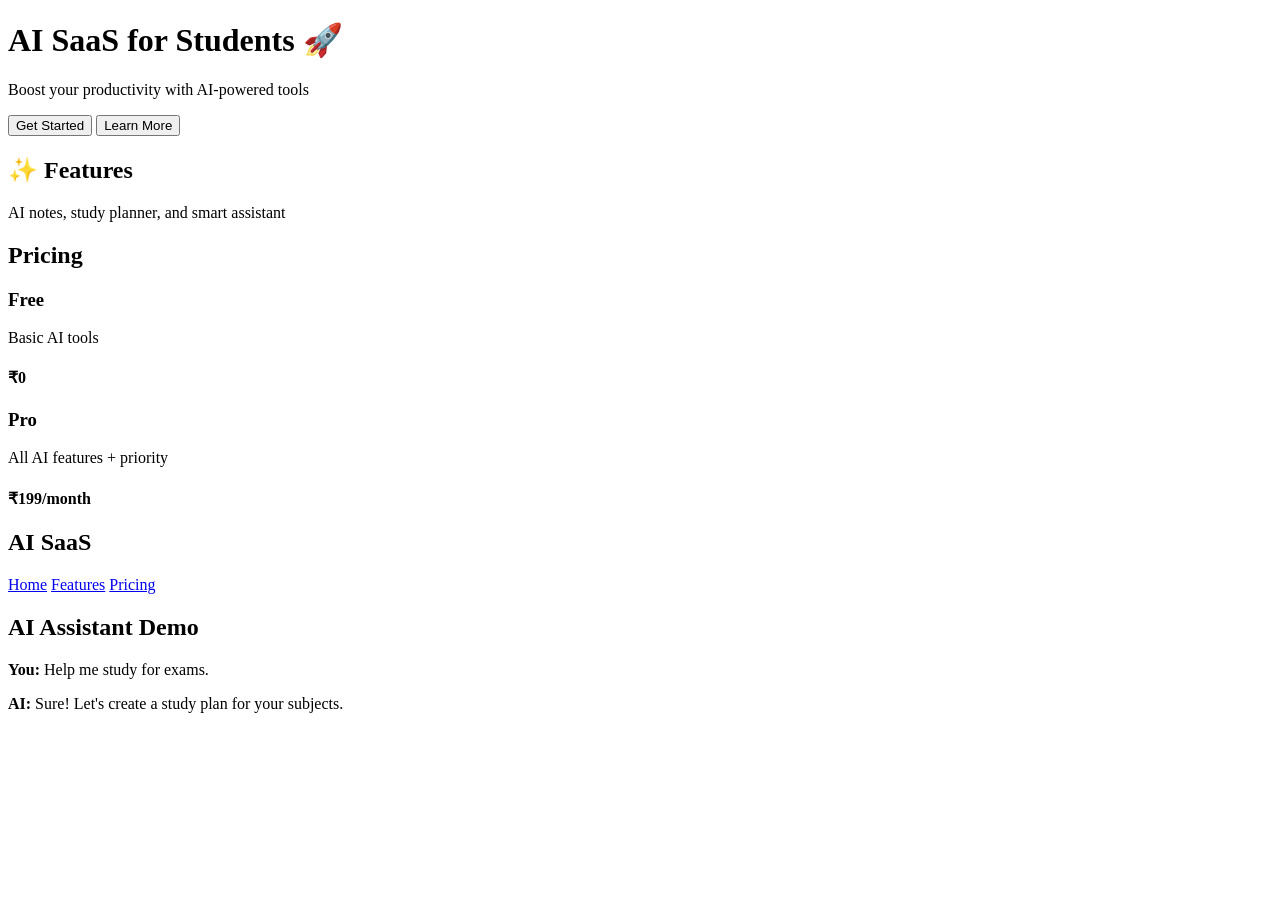
==== index.html @ a17cf426 "Rename Index.html to index.html" ====
<!DOCTYPE html>
<html>
<head>
  <title>My AI SaaS</title>
  <link rel="stylesheet" href="style.css">
</head>
<body>

  <div class="container">
    <h1>AI SaaS for Students 🚀</h1>
    <p>Boost your productivity with AI-powered tools</p>

    <button>Get Started</button>
    <button>Learn More</button>

    <div class="card">
      <h2>✨ Features</h2>
      <p>AI notes, study planner, and smart assistant</p>
    </div>
<div class="pricing">
  <h2>Pricing</h2>

  <div class="plan">
    <h3>Free</h3>
    <p>Basic AI tools</p>
    <h4>₹0</h4>
  </div>

  <div class="plan">
    <h3>Pro</h3>
    <p>All AI features + priority</p>
    <h4>₹199/month</h4>
  </div>
<div class="navbar">
  <h2>AI SaaS</h2>
  <div class="nav-links">
    <a href="#">Home</a>
    <a href="#">Features</a>
    <a href="#">Pricing</a>
  </div>
<div class="chat-demo">
  <h2>AI Assistant Demo</h2>

  <div class="chat-box">
    <p><strong>You:</strong> Help me study for exams.</p>
    <p><strong>AI:</strong> Sure! Let's create a study plan for your subjects.</p>
  </div>
</div>
  </div>

</body>
</html>
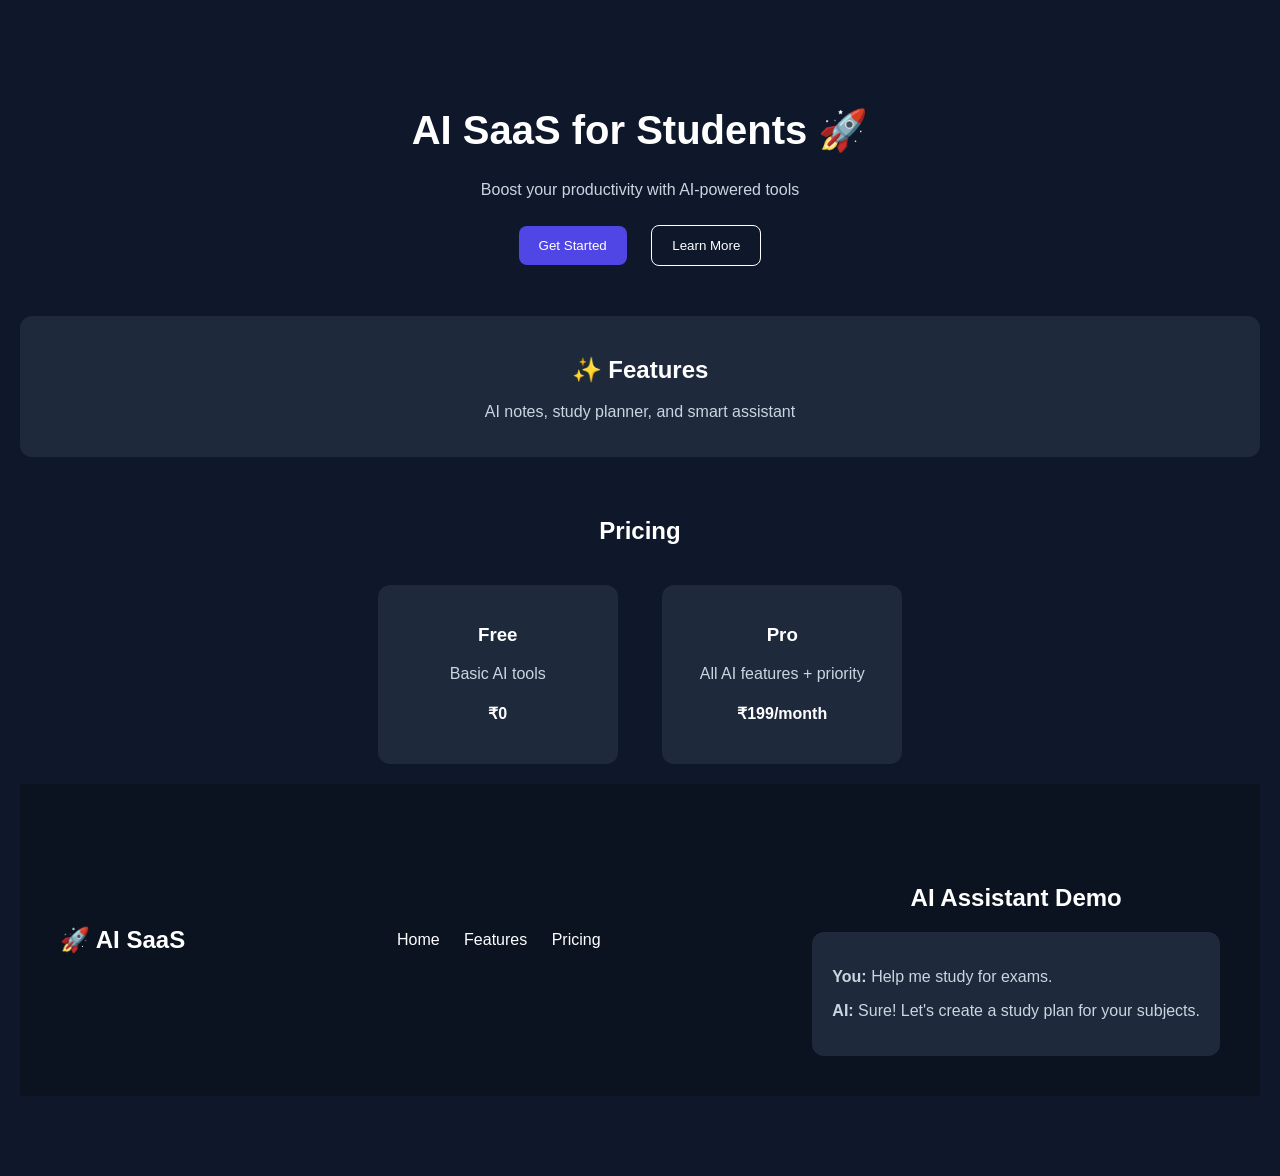
==== commit 7642c8c2: "Add rocket emoji to the navbar title" ====
--- a/index.html
+++ b/index.html
@@ -32,7 +32,7 @@
     <h4>₹199/month</h4>
   </div>
 <div class="navbar">
-  <h2>AI SaaS</h2>
+  <h2>🚀 AI SaaS</h2>
   <div class="nav-links">
     <a href="#">Home</a>
     <a href="#">Features</a>
--- a/style.css
+++ b/style.css
@@ -0,0 +1,91 @@
+body {
+  margin: 0;
+  font-family: Arial, sans-serif;
+  background: #0f172a;
+  color: white;
+  text-align: center;
+}
+
+.container {
+  padding: 80px 20px;
+}
+
+h1 {
+  font-size: 40px;
+}
+
+p {
+  color: #cbd5e1;
+}
+
+button {
+  margin: 10px;
+  padding: 12px 20px;
+  border: none;
+  border-radius: 8px;
+  cursor: pointer;
+}
+
+button:first-of-type {
+  background: #4f46e5;
+  color: white;
+}
+
+button:last-of-type {
+  background: transparent;
+  color: white;
+  border: 1px solid white;
+}
+
+.card {
+  margin-top: 40px;
+  padding: 20px;
+  background: #1e293b;
+  border-radius: 12px;
+}
+.pricing {
+  margin-top: 60px;
+}
+
+.plan {
+  display: inline-block;
+  margin: 20px;
+  padding: 20px;
+  background: #1e293b;
+  border-radius: 12px;
+  width: 200px;
+}
+.navbar {
+  display: flex;
+  justify-content: space-between;
+  align-items: center;
+  padding: 20px 40px;
+  background: #0b1220;
+  position: sticky;
+  top: 0;
+}
+
+.nav-links a {
+  color: white;
+  margin: 0 10px;
+  text-decoration: none;
+}
+
+.nav-links a:hover {
+  color: #4f46e5;
+}
+.chat-demo {
+  margin-top: 60px;
+}
+
+.chat-box {
+  max-width: 600px;
+  margin: 20px auto;
+  padding: 20px;
+  background: #1e293b;
+  border-radius: 12px;
+  text-align: left;
+}
+button:hover {
+  opacity: 0.8;
+}
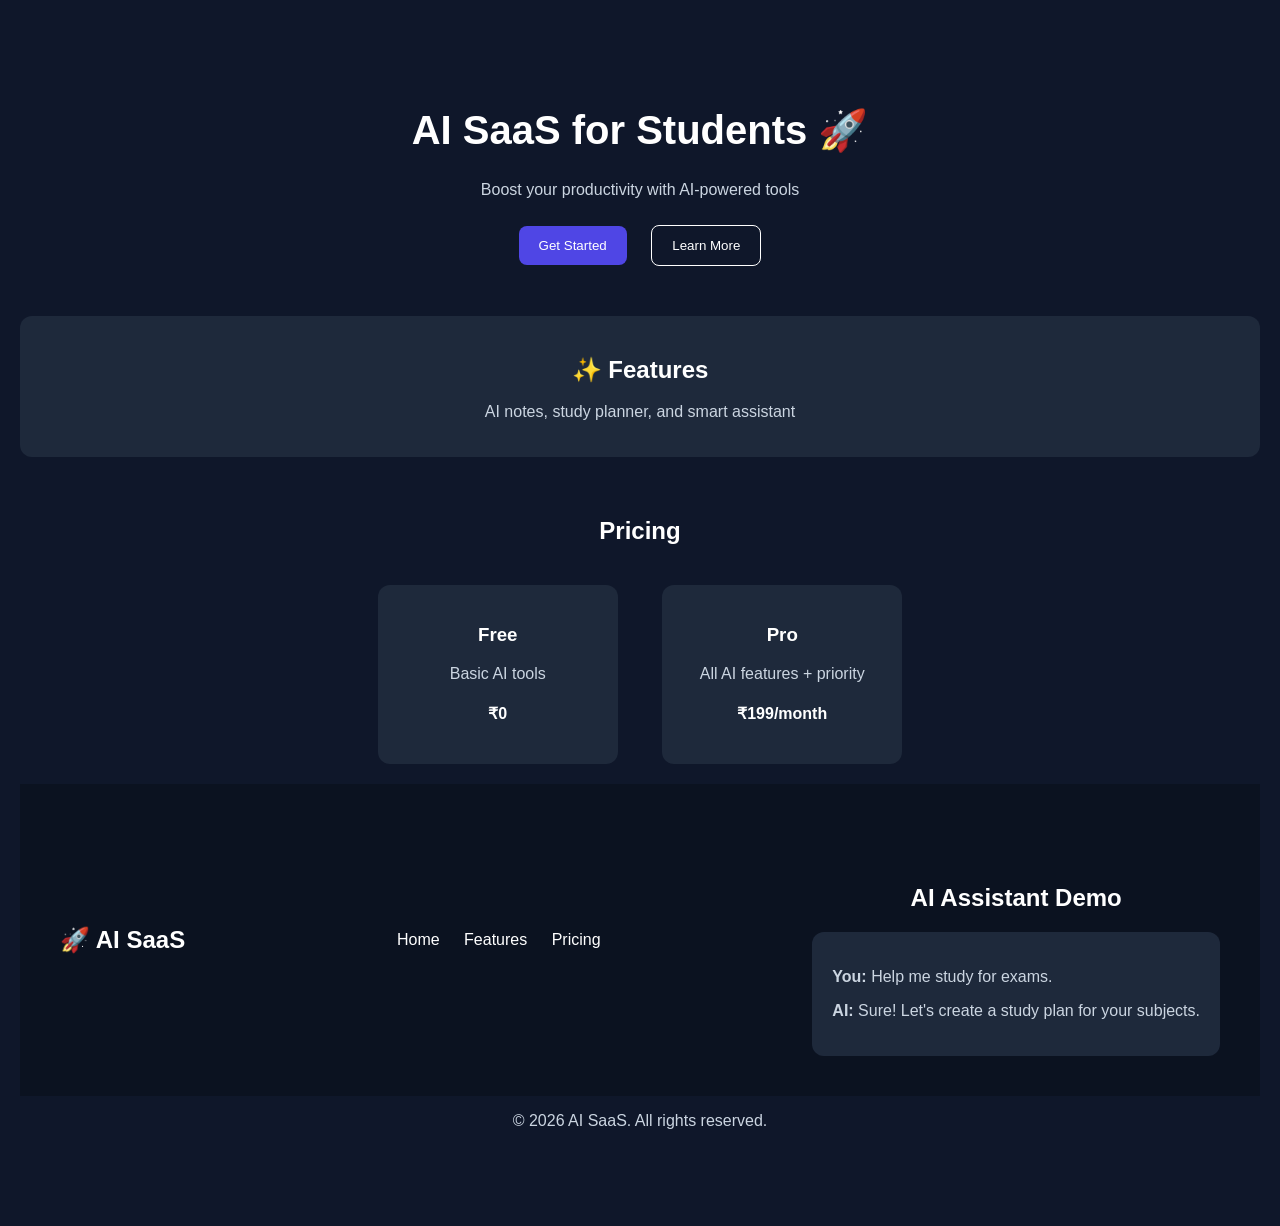
==== commit ed839aff: "Add footer with copyright notice to index.html" ====
--- a/index.html
+++ b/index.html
@@ -47,6 +47,8 @@
   </div>
 </div>
   </div>
-
+<footer>
+  <p>© 2026 AI SaaS. All rights reserved.</p>
+</footer>
 </body>
 </html>
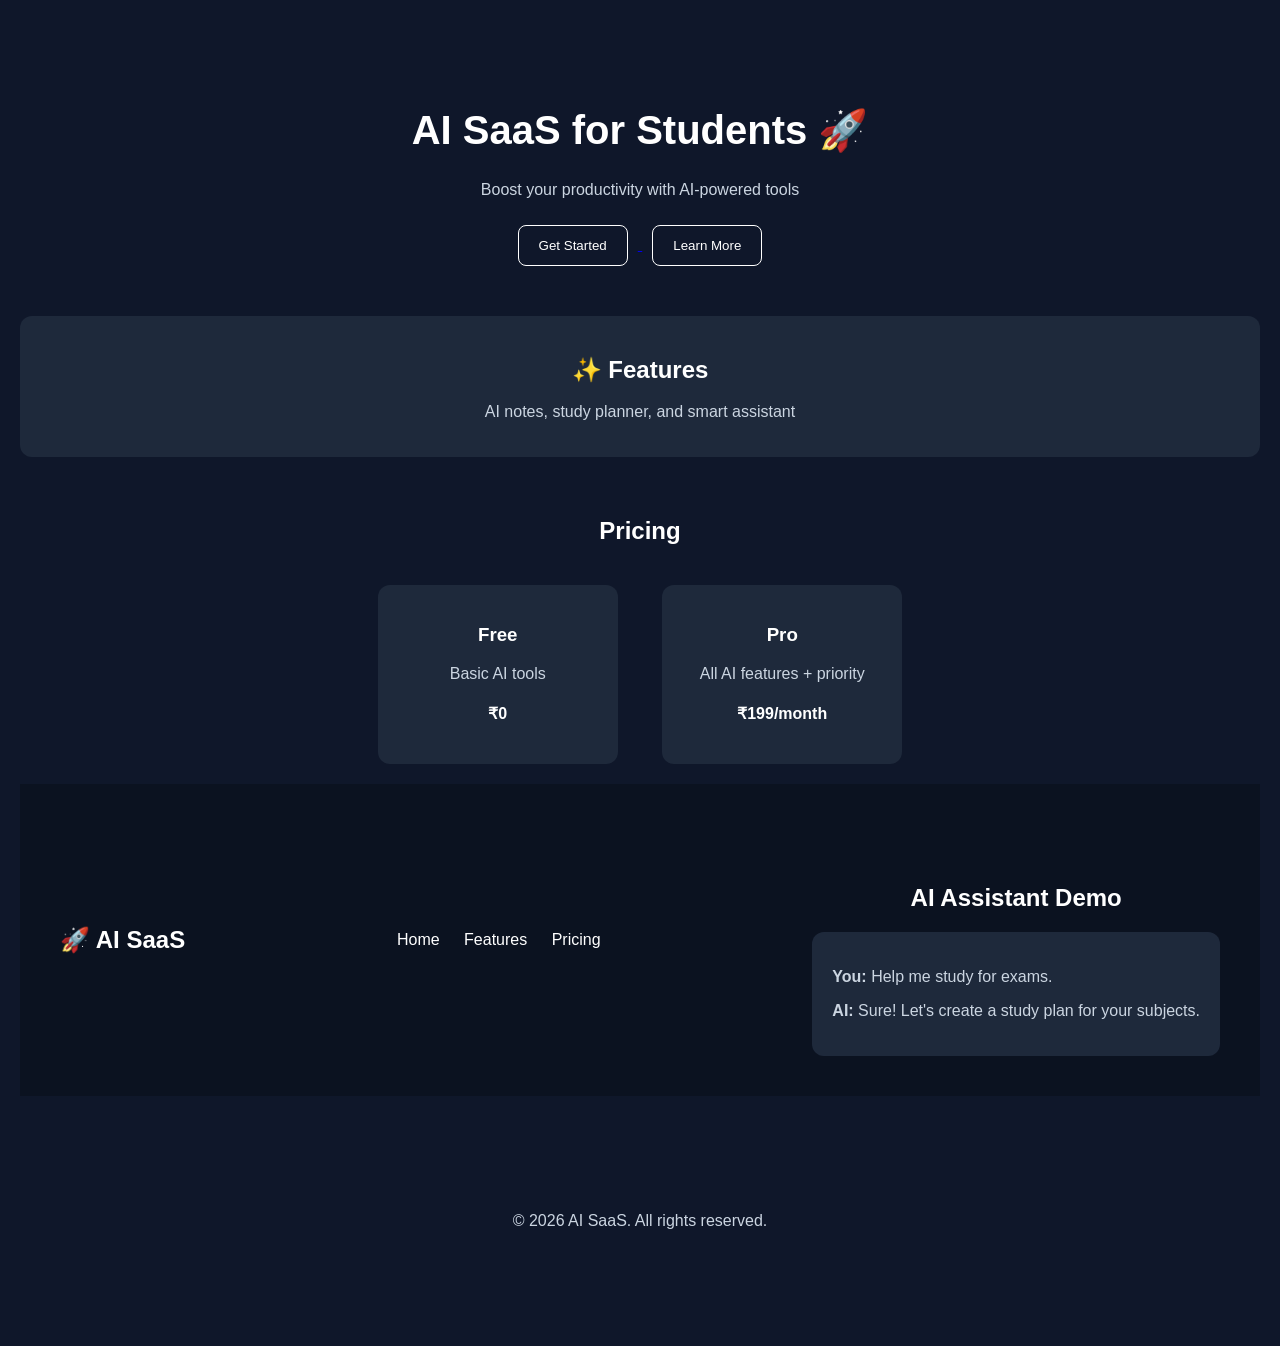
==== commit 85cdf609: "Wrap 'Get Started' button in a link to dashboard" ====
--- a/index.html
+++ b/index.html
@@ -10,7 +10,9 @@
     <h1>AI SaaS for Students 🚀</h1>
     <p>Boost your productivity with AI-powered tools</p>
 
-    <button>Get Started</button>
+    <a href="dashboard.html">
+  <button>Get Started</button>
+    </a>
     <button>Learn More</button>
 
     <div class="card">
--- a/style.css
+++ b/style.css
@@ -89,3 +89,8 @@
 button:hover {
   opacity: 0.8;
 }
+footer {
+  margin-top: 80px;
+  padding: 20px;
+  color: #94a3b8;
+}
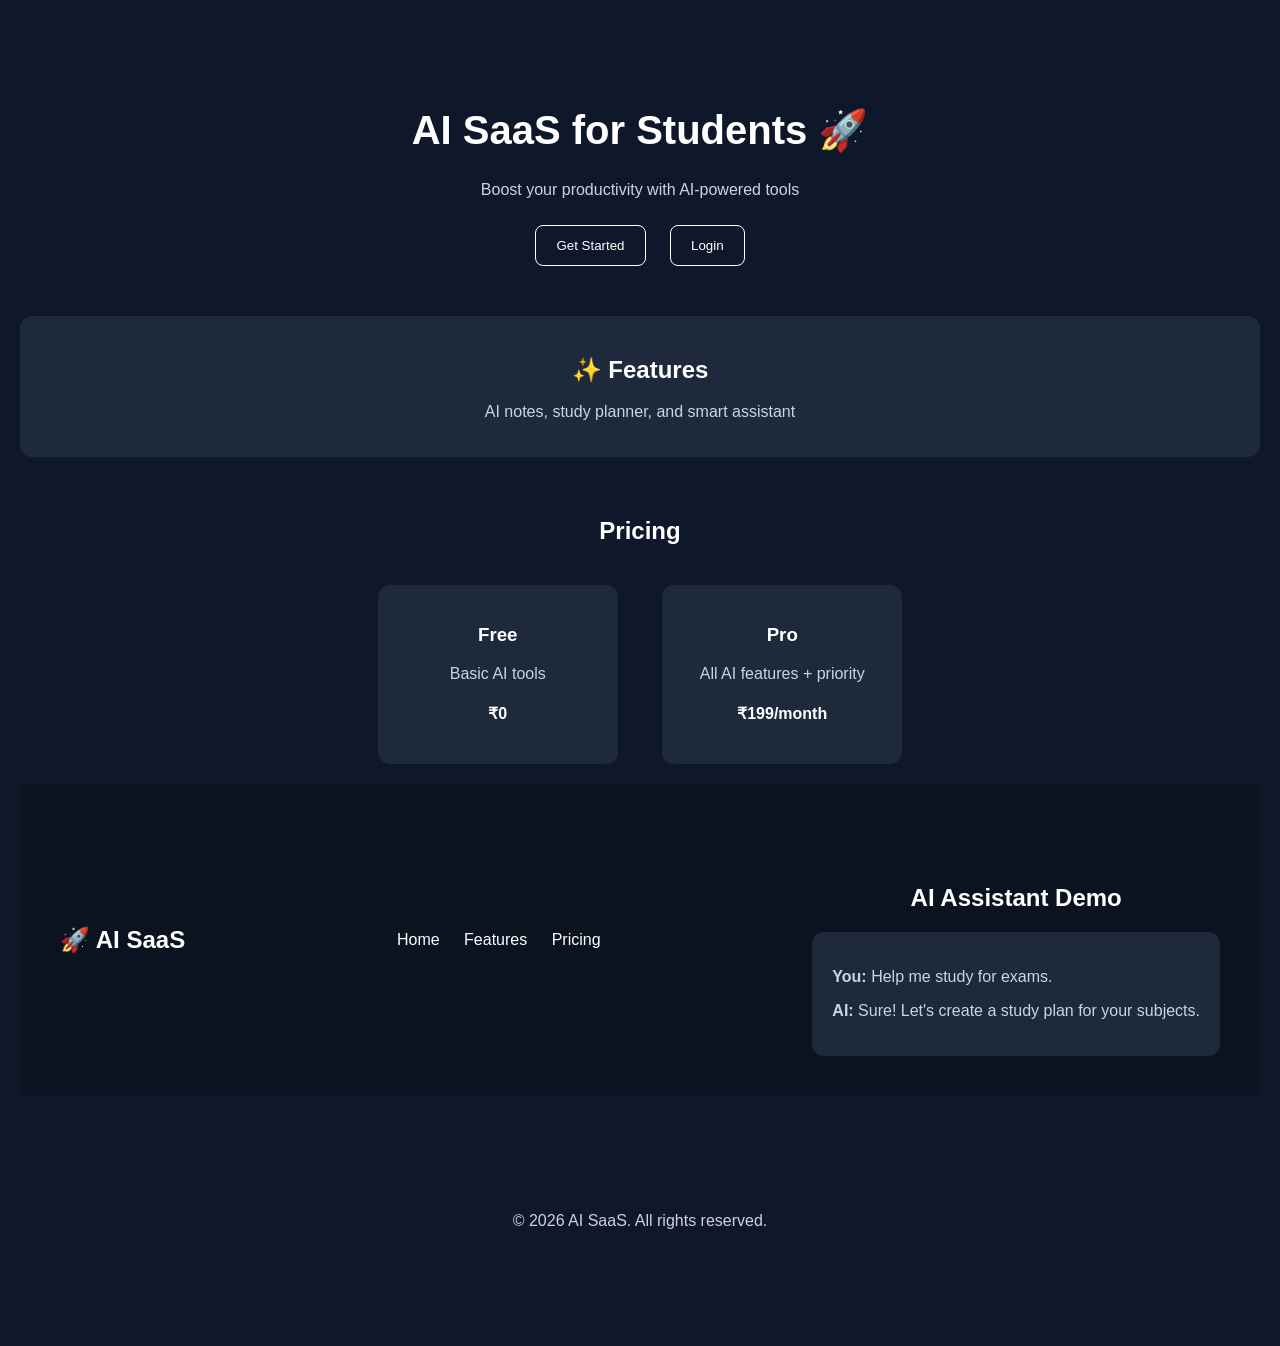
==== commit 4e5dbf65: "Add Login button to index.html" ====
--- a/index.html
+++ b/index.html
@@ -13,8 +13,9 @@
     <a href="dashboard.html">
   <button>Get Started</button>
     </a>
-    <button>Learn More</button>
-
+    <a href="login.html">
+  <button>Login</button>
+</a>
     <div class="card">
       <h2>✨ Features</h2>
       <p>AI notes, study planner, and smart assistant</p>
--- a/style.css
+++ b/style.css
@@ -94,3 +94,9 @@
   padding: 20px;
   color: #94a3b8;
 }
+input {
+  width: 80%;
+  padding: 12px;
+  border-radius: 8px;
+  border: none;
+}
